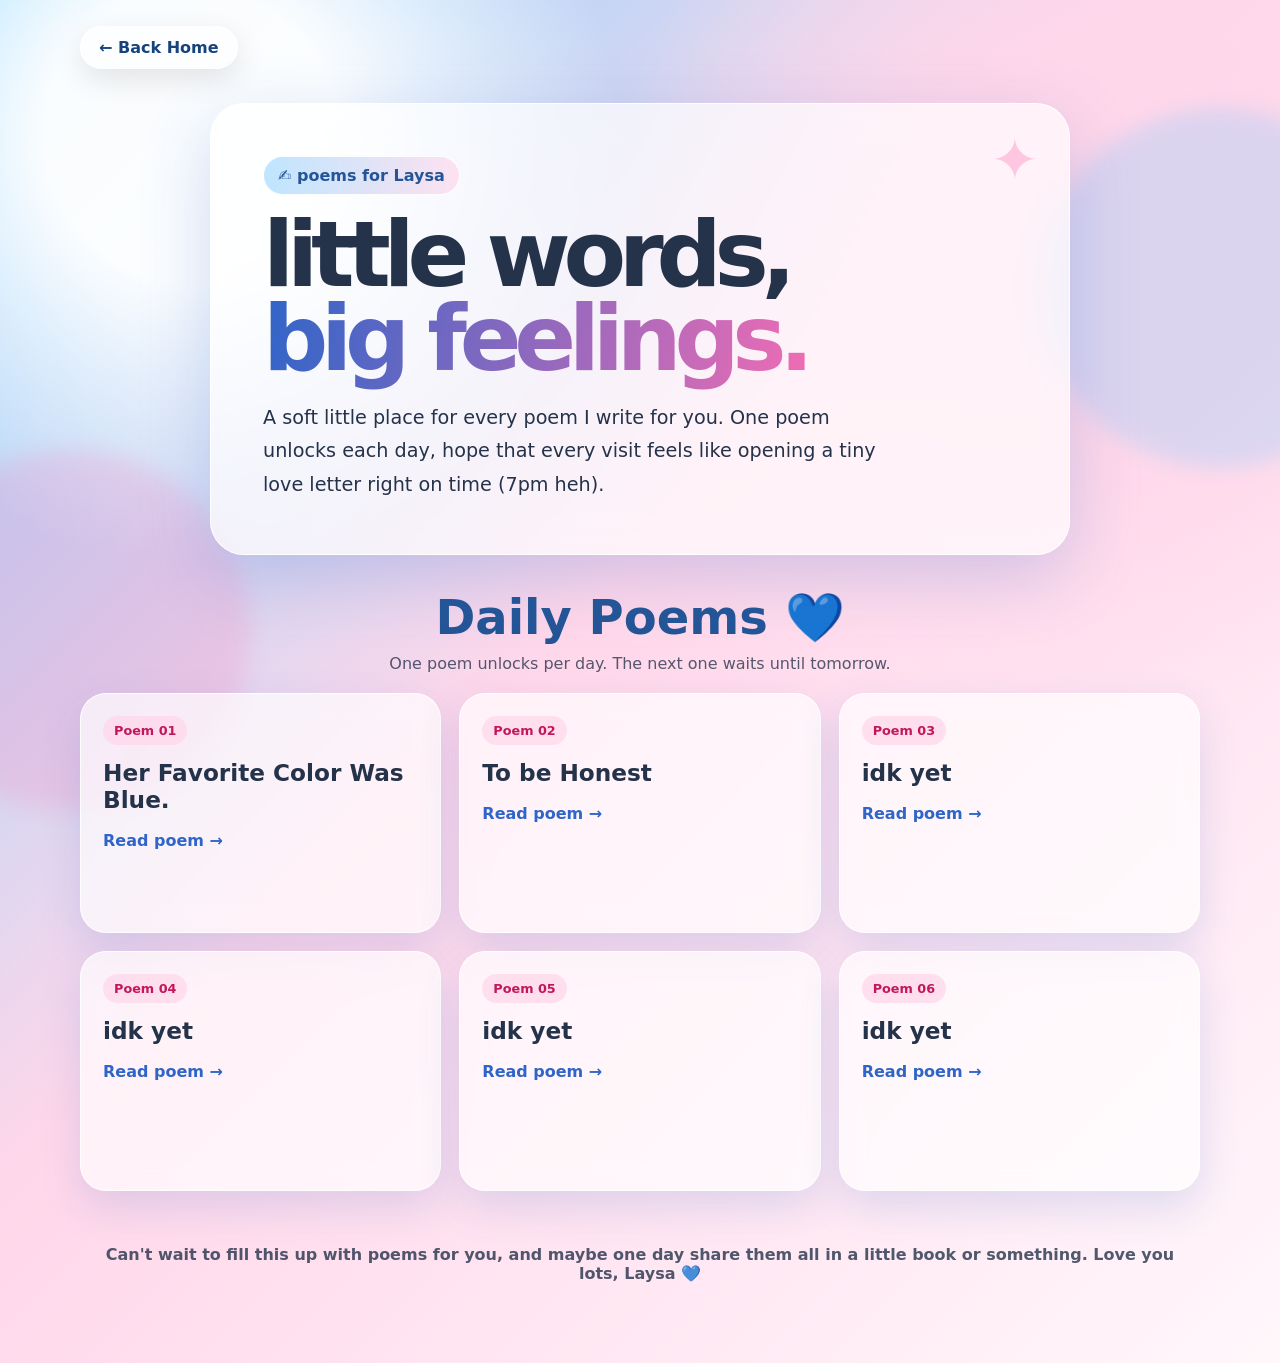
==== poem.html @ 803921f3 "oops" ====
<!DOCTYPE html>
<html lang="en">
<head>
  <meta charset="UTF-8" />
  <meta name="viewport" content="width=device-width, initial-scale=1.0" />
  <title>Laysa's Poems ✍️💙</title>

  <style>
    :root {
      --blue: #7ecbff;
      --deep-blue: #2f65c8;
      --pink: #ffd7ea;
      --hot-pink: #ff7fbd;
      --cream: #fff9fb;
      --ink: #24324a;
      --soft-shadow: 0 22px 70px rgba(47, 101, 200, 0.22);
    }

    * {
      margin: 0;
      padding: 0;
      box-sizing: border-box;
      font-family: "Segoe UI", system-ui, sans-serif;
    }

    body {
      min-height: 100vh;
      color: var(--ink);
      overflow-x: hidden;
      background:
        radial-gradient(circle at 15% 10%, rgba(255,255,255,0.95) 0 9%, transparent 26%),
        radial-gradient(circle at 85% 18%, rgba(255,215,234,0.9) 0 12%, transparent 31%),
        linear-gradient(135deg, #89d4ff 0%, #ffd7ea 45%, #fff7fb 100%);
    }

    body::before,
    body::after {
      content: "";
      position: fixed;
      inset: auto;
      width: 360px;
      height: 360px;
      border-radius: 50%;
      filter: blur(10px);
      opacity: 0.45;
      pointer-events: none;
      z-index: 0;
    }

    body::before {
      left: -110px;
      bottom: 10%;
      background: rgba(255, 127, 189, 0.45);
      animation: floatGlow 8s ease-in-out infinite;
    }

    body::after {
      right: -120px;
      top: 12%;
      background: rgba(126, 203, 255, 0.6);
      animation: floatGlow 10s ease-in-out infinite reverse;
    }

    @keyframes floatGlow {
      0%, 100% { transform: translateY(0) scale(1); }
      50% { transform: translateY(-25px) scale(1.08); }
    }

    .page {
      position: relative;
      z-index: 1;
      width: min(1120px, calc(100% - 32px));
      margin: 0 auto;
      padding: 26px 0 60px;
    }

    .top-bar {
      display: flex;
      justify-content: space-between;
      align-items: center;
      gap: 14px;
      margin-bottom: 34px;
    }

    .home-link,
    .tiny-pill {
      text-decoration: none;
      color: #16427d;
      background: rgba(255, 255, 255, 0.65);
      border: 1px solid rgba(255,255,255,0.8);
      box-shadow: 0 10px 30px rgba(0,0,0,0.1);
      backdrop-filter: blur(12px);
      border-radius: 999px;
      padding: 11px 18px;
      font-weight: 800;
      transition: transform 0.2s ease, background 0.2s ease;
    }

    .home-link:hover,
    .tiny-pill:hover {
      transform: translateY(-2px);
      background: #fff;
    }

    .hero {
      display: grid;
      grid-template-columns: 1.05fr 0.95fr;
      gap: 28px;
      align-items: center;
      margin-bottom: 34px;
    }

    .hero-card {
      background: rgba(255,255,255,0.68);
      border: 1px solid rgba(255,255,255,0.9);
      border-radius: 34px;
      padding: clamp(26px, 5vw, 52px);
      box-shadow: var(--soft-shadow);
      backdrop-filter: blur(16px);
      position: relative;
      overflow: hidden;
    }

    .hero-card::before {
      content: "✦";
      position: absolute;
      right: 30px;
      top: 22px;
      font-size: 58px;
      color: rgba(255, 127, 189, 0.38);
      animation: twinkle 2.5s ease-in-out infinite;
    }

    @keyframes twinkle {
      0%, 100% { transform: rotate(0deg) scale(1); opacity: .35; }
      50% { transform: rotate(18deg) scale(1.2); opacity: .9; }
    }

    .eyebrow {
      display: inline-flex;
      align-items: center;
      gap: 8px;
      background: linear-gradient(90deg, rgba(126,203,255,.5), rgba(255,215,234,.7));
      border: 1px solid rgba(255,255,255,0.9);
      color: #245596;
      border-radius: 999px;
      padding: 9px 14px;
      font-weight: 900;
      margin-bottom: 18px;
    }

    h1 {
      font-size: clamp(2.45rem, 8vw, 5.7rem);
      line-height: 0.92;
      letter-spacing: -0.08em;
      color: #24324a;
      margin-bottom: 20px;
    }

    .gradient-text {
      background: linear-gradient(100deg, #2f65c8, #ff6db2, #2f65c8);
      background-size: 220% auto;
      -webkit-background-clip: text;
      background-clip: text;
      color: transparent;
      animation: shine 5s linear infinite;
    }

    @keyframes shine {
      to { background-position: 220% center; }
    }

    .hero-card p {
      font-size: clamp(1rem, 2vw, 1.2rem);
      line-height: 1.75;
      max-width: 620px;
    }

    .featured-poem {
      border-radius: 32px;
      background: linear-gradient(160deg, rgba(255,255,255,.82), rgba(255,215,234,.78));
      border: 1px solid rgba(255,255,255,.9);
      box-shadow: var(--soft-shadow);
      padding: 30px;
      position: relative;
      overflow: hidden;
    }

    .featured-poem::after {
      content: "💙";
      position: absolute;
      right: -8px;
      bottom: -22px;
      font-size: 120px;
      opacity: .12;
      transform: rotate(-12deg);
    }

    .featured-poem h2 {
      font-size: 1.35rem;
      color: #245596;
      margin-bottom: 14px;
    }

    .featured-poem .poem-lines {
      font-family: Georgia, serif;
      font-size: 1.1rem;
      line-height: 1.9;
      white-space: pre-line;
    }

    .section-title {
      text-align: center;
      margin: 34px 0 20px;
    }

    .section-title h2 {
      font-size: clamp(1.8rem, 4vw, 3rem);
      color: #245596;
    }

    .section-title p {
      margin-top: 8px;
      color: rgba(36, 50, 74, .78);
    }

    .poem-grid {
      display: grid;
      grid-template-columns: repeat(3, 1fr);
      gap: 18px;
    }

    .poem-card {
      min-height: 240px;
      border: 1px solid rgba(255,255,255,.88);
      background: rgba(255,255,255,.68);
      border-radius: 26px;
      padding: 22px;
      box-shadow: 0 16px 42px rgba(47, 101, 200, 0.16);
      backdrop-filter: blur(12px);
      cursor: pointer;
      position: relative;
      overflow: hidden;
      transition: transform .2s ease, box-shadow .2s ease;
    }

    .poem-card:hover {
      transform: translateY(-7px) rotate(-.4deg);
      box-shadow: 0 24px 55px rgba(47, 101, 200, 0.24);
    }

    .poem-card::before {
      content: "";
      position: absolute;
      inset: 0;
      background: linear-gradient(135deg, rgba(126,203,255,.18), rgba(255,127,189,.22));
      opacity: 0;
      transition: opacity .2s ease;
    }

    .poem-card:hover::before { opacity: 1; }

    .poem-card > * { position: relative; z-index: 1; }

    .poem-date {
      display: inline-block;
      font-size: .8rem;
      font-weight: 900;
      color: #c2185b;
      background: rgba(255,215,234,.75);
      border-radius: 999px;
      padding: 7px 11px;
      margin-bottom: 14px;
    }

    .poem-card h3 {
      font-size: 1.45rem;
      margin-bottom: 12px;
      color: #24324a;
    }

    .read-more {
      margin-top: 18px;
      font-weight: 900;
      color: #2f65c8;
    }

    .modal {
      position: fixed;
      inset: 0;
      display: none;
      align-items: center;
      justify-content: center;
      padding: 20px;
      background: rgba(14, 24, 49, .45);
      z-index: 50;
      backdrop-filter: blur(8px);
    }

    .modal.show { display: flex; }

    .modal-content {
      width: min(720px, 100%);
      max-height: 88vh;
      overflow: auto;
      border-radius: 30px;
      background: #fffafd;
      border: 2px solid rgba(255,255,255,.85);
      box-shadow: 0 30px 90px rgba(0,0,0,.28);
      padding: clamp(24px, 5vw, 46px);
      position: relative;
    }

    .close-modal {
      position: absolute;
      top: 18px;
      right: 18px;
      width: 42px;
      height: 42px;
      border: none;
      border-radius: 50%;
      background: #ffe4f2;
      color: #c2185b;
      font-size: 1.2rem;
      font-weight: 900;
      cursor: pointer;
    }

    .modal-content h2 {
      color: #245596;
      font-size: clamp(1.8rem, 5vw, 3rem);
      margin: 14px 0 18px;
    }

    .modal-poem {
      white-space: pre-line;
      font-family: Georgia, serif;
      font-size: 1.17rem;
      line-height: 2;
      color: #24324a;
    }

    .footer-note {
      text-align: center;
      margin-top: 34px;
      padding: 20px;
      color: rgba(36, 50, 74, .8);
      font-weight: 700;
    }

    .floating-heart {
      position: fixed;
      bottom: -40px;
      font-size: 18px;
      opacity: .35;
      pointer-events: none;
      animation: rise 8s linear forwards;
      z-index: 0;
    }

    @keyframes rise {
      to {
        transform: translateY(-115vh) rotate(360deg);
        opacity: 0;
      }
    }

.poem-preview {
  color: rgba(36, 50, 74, .75);
  line-height: 1.6;
  font-family: Georgia, serif;
}

    .single-hero {
      grid-template-columns: 1fr;
      max-width: 860px;
      margin-left: auto;
      margin-right: auto;
    }

    .locked-card {
      cursor: default;
      opacity: .62;
      filter: grayscale(.15);
    }

    .locked-card:hover {
      transform: none;
      box-shadow: 0 16px 42px rgba(47, 101, 200, 0.16);
    }

    .locked-card .read-more {
      color: #c2185b;
    }

    .unlock-note {
      margin-top: 12px;
      font-size: .92rem;
      line-height: 1.5;
      color: rgba(36, 50, 74, .68);
      font-weight: 700;
    }

    @media (max-width: 900px) {
      .hero { grid-template-columns: 1fr; }
      .poem-grid { grid-template-columns: repeat(2, 1fr); }
      .top-bar { align-items: stretch; flex-direction: column; }
      .home-link, .tiny-pill { text-align: center; }
    }

    @media (max-width: 620px) {
      .page { width: min(100% - 18px, 1120px); padding-top: 12px; padding-bottom: 42px; }
      .top-bar { margin-bottom: 18px; }
      .poem-grid { grid-template-columns: 1fr; gap: 14px; }
      .hero { margin-bottom: 24px; }
      .hero-card, .featured-poem, .modal-content { border-radius: 24px; }
      .hero-card { padding: 24px 18px; }
      .poem-card { min-height: auto; padding: 20px 18px; border-radius: 22px; }
      .modal { padding: 10px; }
      .modal-content { max-height: 86vh; padding: 26px 18px; }
      .modal-poem { font-size: 1.05rem; line-height: 1.85; }
      .close-modal { top: 12px; right: 12px; }
    }
  </style>
</head>
<body>
  <main class="page">
    <nav class="top-bar">
      <a class="home-link" href="index.html">← Back Home</a>
    </nav>

    <section class="hero single-hero">
      <div class="hero-card">
        <div class="eyebrow">✍️ poems for Laysa</div>
        <h1>little words,<br><span class="gradient-text">big feelings.</span></h1>
        <p>
          A soft little place for every poem I write for you. One poem unlocks each day,
          hope that every visit feels like opening a tiny love letter right on time (7pm heh).
        </p>
      </div>
    </section>

    <section id="poemCollection">
      <div class="section-title">
        <h2>Daily Poems 💙</h2>
        <p>One poem unlocks per day. The next one waits until tomorrow.</p>
      </div>

      <div class="poem-grid" id="poemGrid"></div>
    </section>

    <div class="footer-note">
      Can't wait to fill this up with poems for you, and maybe one day share them all in a little book or something. Love you lots, Laysa 💙
    </div>
  </main>

  <div class="modal" id="poemModal" onclick="closePoem(event)">
    <div class="modal-content">
      <button class="close-modal" onclick="closePoem(event)">×</button>
      <span class="poem-date" id="modalDate"></span>
      <h2 id="modalTitle"></h2>
      <div class="modal-poem" id="modalPoem"></div>
    </div>
  </div>

  <script>
    const poems = [
      {
        title: "Her Favorite Color Was Blue.",
        date: "Poem 01",
        body: `Past every color in the rainbow,
        He always stopped at blue,
        The memories always came slow,
        Like a quiet ocean view.
        
        He thought it was just a coincidence,
        A habit he never outgrew,
        Until one day it all made sense,
        Her favorite color was blue.
        `
      },
      {
        title: "To be Honest",
        date: "Poem 02",
        body: `Like a leaf in the wind,
        I was tossed and I turned,
        Looking for signs in the distance
        While bridges behind me burned.

        To be honest,
        Nothing felt more like flying,
        Than the moment I let go of trying.

        I was weightless, I was free,
        I was finally just me,
        And I never wanted to land,
        But then I began to understand.

        That every sky gets lonely,
        No matter how perfect the view.

        To be honest,
        It should have always been with you.
        `
      },
      {
        title: "idk yet",
        date: "Poem 03",
        body: `idk yet`
      },
      {
        title: "idk yet",
        date: "Poem 04",
        body: `idk yet`
      },
      {
        title: "idk yet",
        date: "Poem 05",
        body: `idk yet`
      },
      {
        title: "idk yet",
        date: "Poem 06",
        body: `idk yet`
      }
    ];

    const poemGrid = document.getElementById("poemGrid");
    const modal = document.getElementById("poemModal");
    const modalDate = document.getElementById("modalDate");
    const modalTitle = document.getElementById("modalTitle");
    const modalPoem = document.getElementById("modalPoem");

    const poemStartDate = new Date("2026-06-01T19:00:00");
    const today = new Date();
    const elapsed = today - poemStartDate;
    const unlockedPoemCount = Math.max(1, Math.min(poems.length, Math.floor(elapsed / (1000 * 60 * 60 * 24)) + 1));

    function renderPoems() {
      poemGrid.innerHTML = "";
      poems.forEach((poem, index) => {
        const isUnlocked = index < unlockedPoemCount;
        const card = document.createElement("article");
        card.className = isUnlocked ? "poem-card" : "poem-card locked-card";
        card.tabIndex = isUnlocked ? 0 : -1;

        if (isUnlocked) {
          card.innerHTML = `
            <span class="poem-date">${poem.date}</span>
            <h3>${poem.title}</h3>
            <div class="read-more">Read poem →</div>
          `;
          card.onclick = () => openPoem(index);
          card.onkeydown = (event) => {
            if (event.key === "Enter" || event.key === " ") openPoem(index);
          };
        } else {
          card.innerHTML = `
            <span class="poem-date">Poem ${String(index + 1).padStart(2, "0")}</span>
            <h3>Locked for now 💌</h3>
            <p class="poem-preview">This poem is waiting for its day.</p>
            <div class="read-more">Unlocks on day ${index + 1}</div>
            <p class="unlock-note">Come back tomorrow for the next one.</p>
          `;
        }

        poemGrid.appendChild(card);
      });
    }

    function openPoem(index) {
      const poem = poems[index];
      modalDate.textContent = poem.date;
      modalTitle.textContent = poem.title;
      modalPoem.textContent = poem.body;
      modal.classList.add("show");
      document.body.style.overflow = "hidden";
    }

    function closePoem(event) {
      if (event && event.target !== modal && !event.target.classList.contains("close-modal")) return;
      modal.classList.remove("show");
      document.body.style.overflow = "";
    }

    document.addEventListener("keydown", (event) => {
      if (event.key === "Escape") {
        modal.classList.remove("show");
        document.body.style.overflow = "";
      }
    });

function spawnHeart() {
  const useImage = Math.random() < 0.33;

  let element;

  if (useImage) {
    element = document.createElement("img");
    element.src = "babydog.png";
    element.style.width = (Math.random() * 20 + 25) + "px";
    element.style.height = "auto";
  } else {
    element = document.createElement("div");
    element.textContent = Math.random() > 0.5 ? "💙" : "🌸";
    element.style.fontSize = (Math.random() * 12 + 14) + "px";
  }

  element.className = "floating-heart";
  element.style.left = Math.random() * 100 + "vw";
  element.style.animationDuration = (Math.random() * 4 + 6) + "s";

  document.body.appendChild(element);

  setTimeout(() => {
    element.remove();
  }, 10000);
}

    renderPoems();
    setInterval(spawnHeart, 650);
  </script>
</body>
</html>
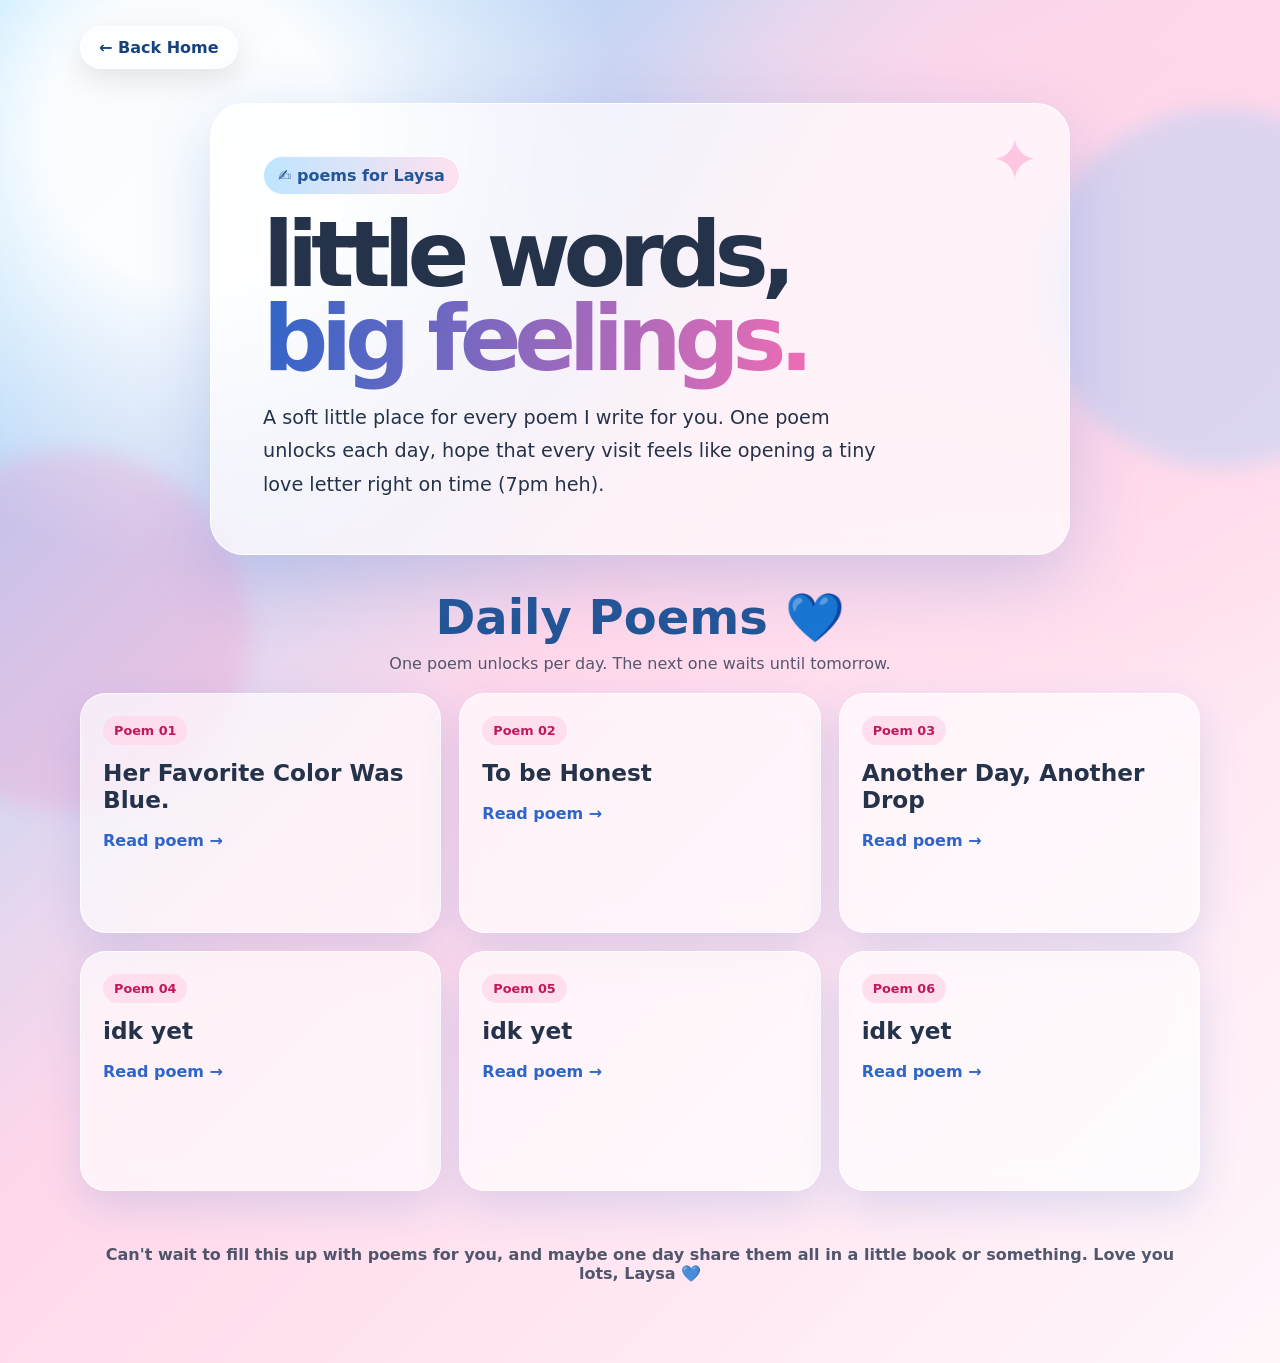
==== commit ed2a20d5: "changes" ====
--- a/poem.html
+++ b/poem.html
@@ -504,9 +504,26 @@
         `
       },
       {
-        title: "idk yet",
+        title: "Another Day, Another Drop",
         date: "Poem 03",
-        body: `idk yet`
+        body: `It comes and goes,
+        Never quite the same,
+        A little drop of sunshine,
+        Or a little drop of rain.
+        
+        It can be the best day ever,
+        Or the worst day too,
+        But every drop is a memory,
+        And every drop is a part of you.
+        
+        He looks out past the window,
+        Nothing but a cloud or two,
+        He idles by waiting for the rain to show,
+        But the sun keeps shining through.
+        
+        She loves the sun, and she hates the rain,
+        But he loves her, so he'll take them both just the same.
+        It's just another day, another drop, but it's a drop that holds her name,`
       },
       {
         title: "idk yet",
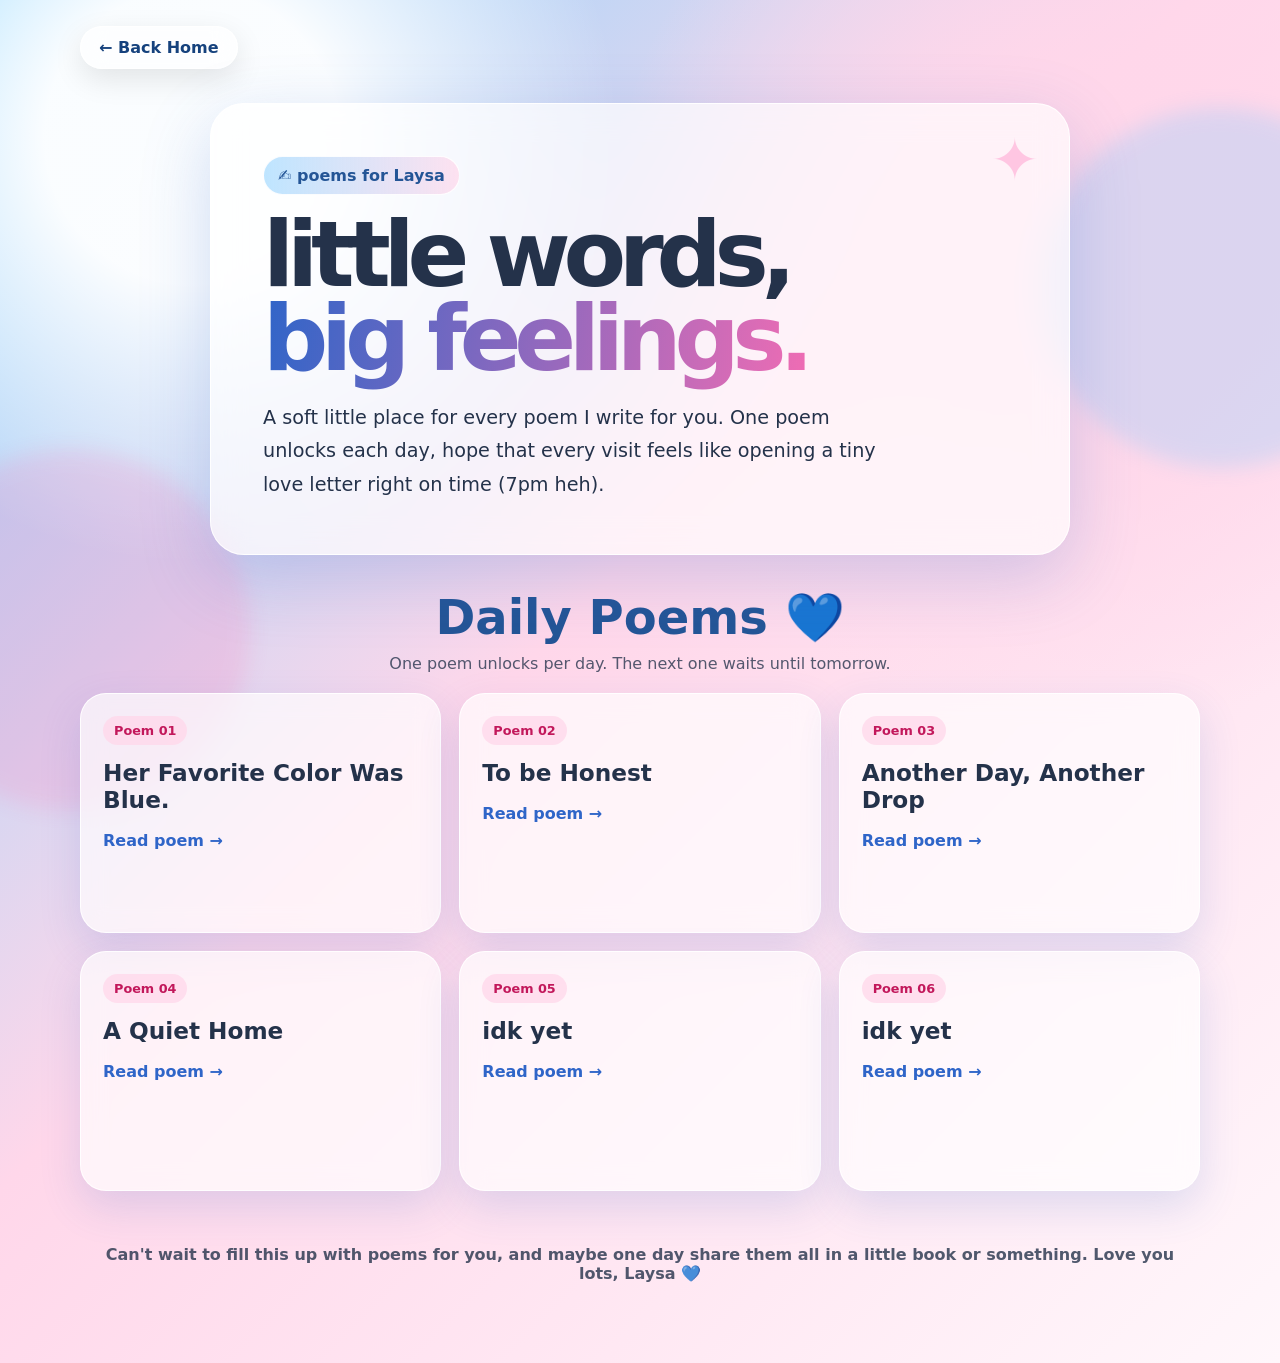
==== commit 1b3e9419: "june 4 changes" ====
--- a/poem.html
+++ b/poem.html
@@ -526,9 +526,34 @@
         It's just another day, another drop, but it's a drop that holds her name,`
       },
       {
-        title: "idk yet",
+        title: "A Quiet Home",
         date: "Poem 04",
-        body: `idk yet`
+        body: `The moonlight spills like honey,
+        Through the windows filled with dreams,
+        A quiet home of memories,
+        Where love is more than it seems.
+        
+        What awaits beyond the starlit sky,
+        Is a world of endless curiosity,
+        But in this quiet home, beneath the night,
+        He finds himself wrapped in her tranquility.
+        
+        He wonders if she too feels the disconnect,
+        Between the world outside and the one they share,
+        But in this quiet home, where their hearts connect,
+        He knows that love is always there.
+        
+        So he'll stay a little longer, in this quiet home,
+        Where the moonlight spills like honey, and love is all they've ever known.
+        He doesn't need to chase the stars above, or seek out new horizons to roam,
+        Because in this quiet home, with her, he's already found his way back home.
+        
+        And in the stillness of the night, he realizes with a smile,
+        The home was never quiet,
+        The love was never silent,
+        The moon was never just a light,
+        It was the melody of her heart, that made everything feel so right.`
+
       },
       {
         title: "idk yet",
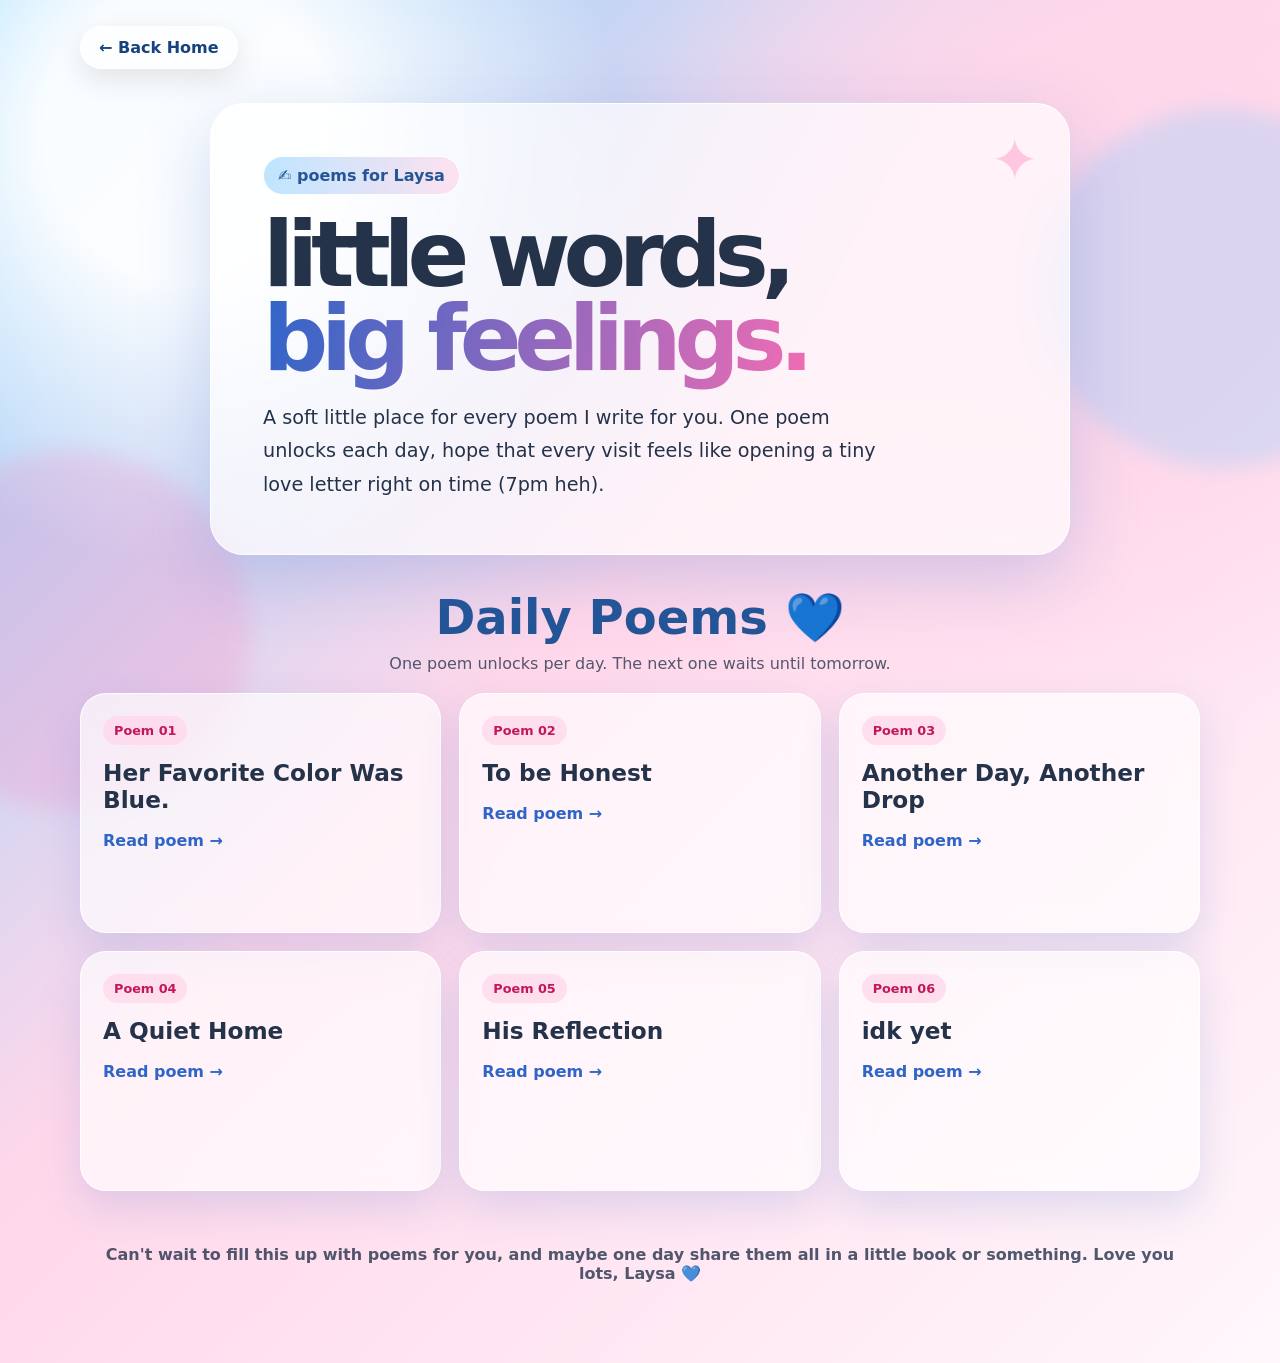
==== commit 4fa9c6b6: "test3" ====
--- a/poem.html
+++ b/poem.html
@@ -556,9 +556,26 @@
 
       },
       {
-        title: "idk yet",
+        title: "His Reflection",
         date: "Poem 05",
-        body: `idk yet`
+        body: `He sits across from it,
+        It stares back at him,
+        
+        The same hands that once reached for another drink,
+        Now wishes to reach for her instead,
+        No need for crowded rooms or flashing lights,
+        Just the quiet company of her voice he wishes would never end.
+
+        He spent years trying to outrun the silence,
+        Mistaking the noise for being alive,
+        Pouring his sorrows into empty glasses,
+        Hoping that she would finally arrive.
+
+        Wait lowkey timeout,
+        He thinks to himself,
+        Maybe it's not her he's waiting for,
+        In the quiet moments, when the world slows down,
+        He realizes that he's been waiting for himself to be found.`
       },
       {
         title: "idk yet",
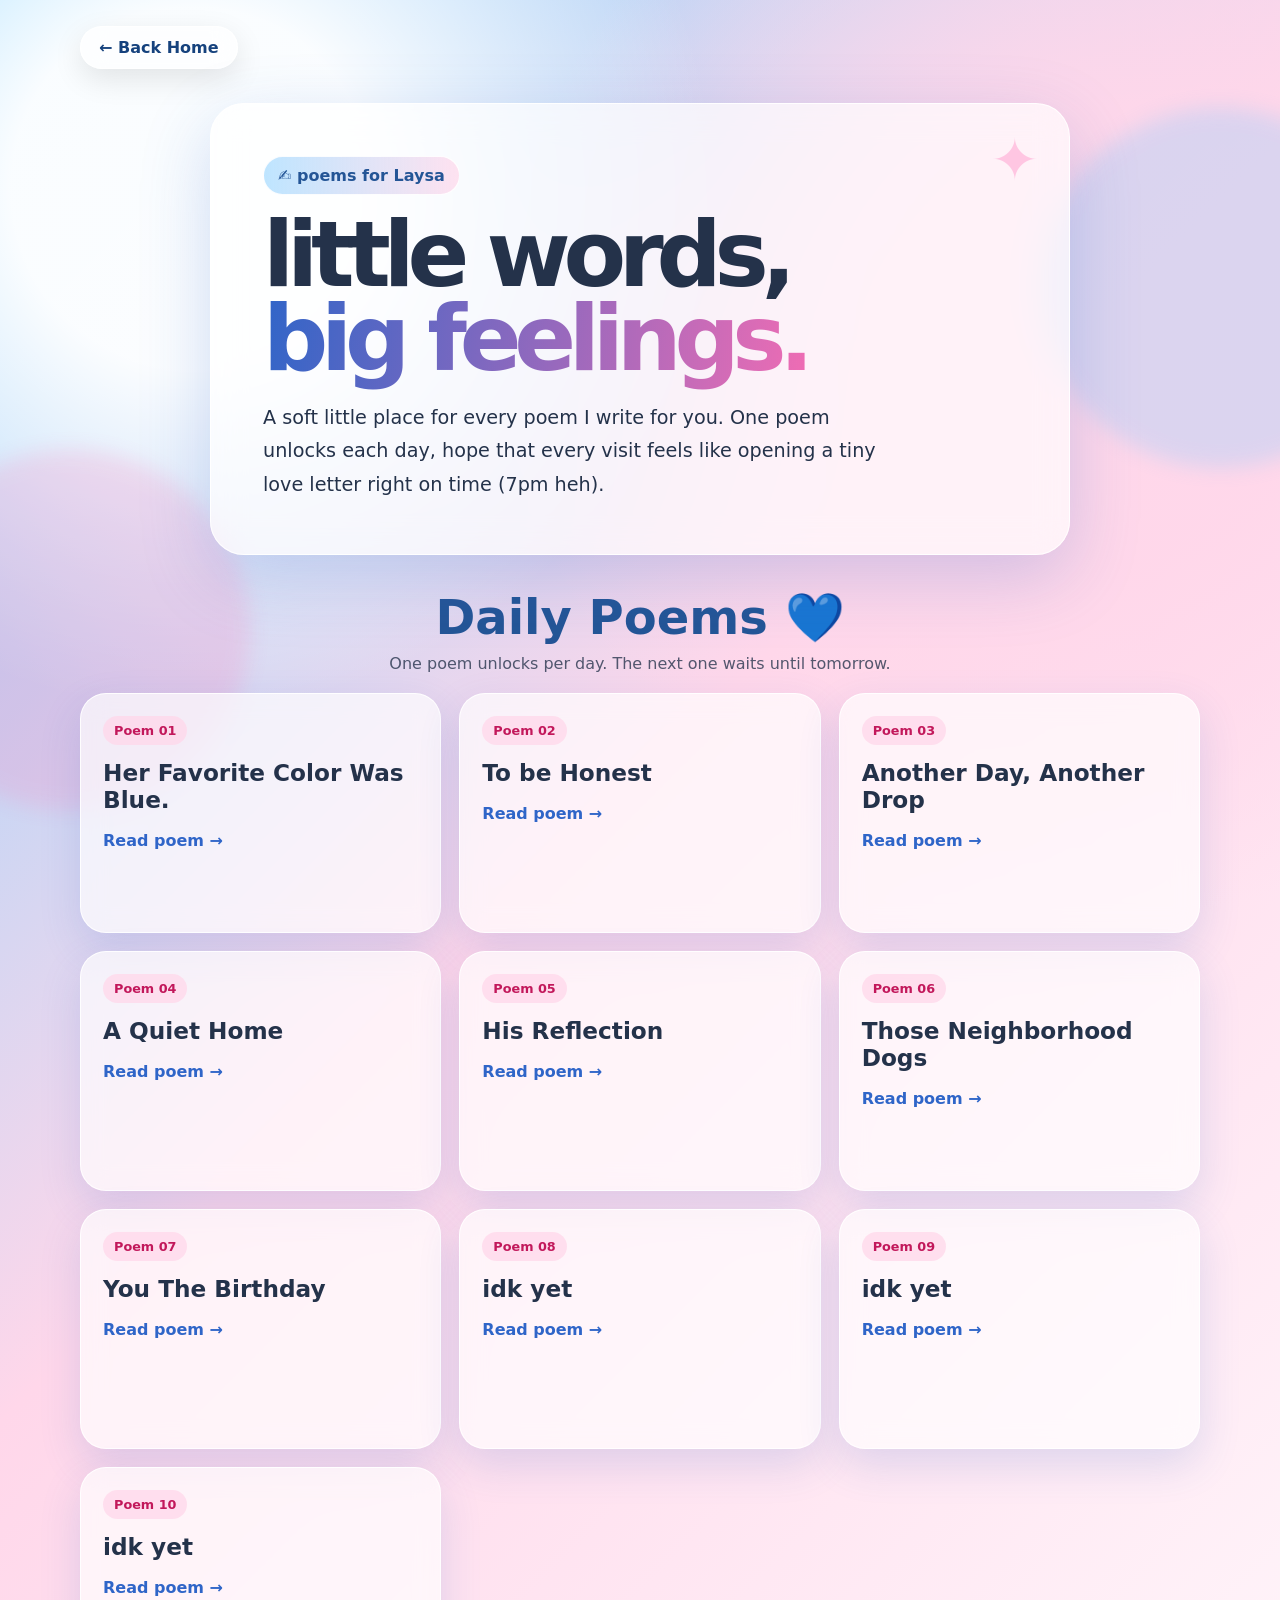
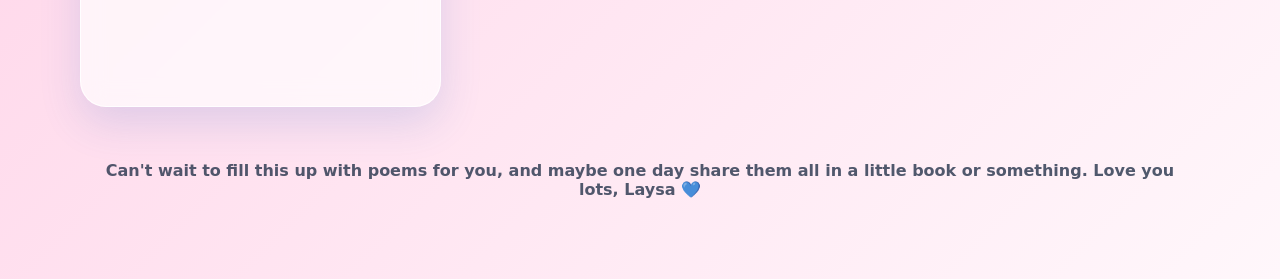
==== commit 2afe75e3: "Added poem 08" ====
--- a/poem.html
+++ b/poem.html
@@ -578,8 +578,74 @@
         He realizes that he's been waiting for himself to be found.`
       },
       {
+        title: "Those Neighborhood Dogs",
+        date: "Poem 06",
+        body: `Every afternoon, 
+        The neighborhood dogs come out to play,
+        
+        Cute little pups with wagging tails and floppy ears,
+        Ready to chase a ball or make new friends without any fears.
+        
+        Little paws prance across the pavement,
+        Tails wagging with a purpose to be free,
+        As if every blade of grass,
+        Holds a mystery only they can see.
+        
+        He sits back and watches the joyful show,
+        A gentle smile begins to slowly grow,
+        How happiness can fit inside a game,
+        Yet somehow every day still feels the same.
+
+        Because no matter how adorable those neighborhood dogs may seem,
+        Or how playful they are when they run and gleam,
+        His thoughts always wonder back to you,
+        The prettiest thing those eyes have ever seen.
+
+        The dogs are cute,
+        That's certainly true,
+
+        But if they handed out awards each day,
+        For the one who stole his heart away,
+        First place would always go to you.
+        `
+      },
+      {
+        title: "You The Birthday",
+        date: "Poem 07",
+        body: `It's not her birthday,
+        I checked twice today,
+        But everytime I see her,
+        My brain says it anyway.
+
+        No cake on the table,
+        No candles on display,
+        No reason to celebrate,
+        But somehow here we stay.
+
+        Perhaps it's her smile,
+        Maybe it's her eyes,
+        Maybe it's the way she laughs,
+        I wouldn't know, I'm not that wise.
+
+        All I know is that when I'm with her,
+        She never fails to make my day,
+        So if someone asks me why,
+        I'll just say, "she da birthday."
+        `
+      },
+      {
         title: "idk yet",
-        date: "Poem 06",
+        date: "Poem 08",
+        body: `idk yet`
+      },
+      {
+        title: "idk yet",
+        date: "Poem 09",
+        body: `idk yet`
+      },
+      {
+        title: "idk yet",
+        date: "Poem 10",
         body: `idk yet`
       }
     ];
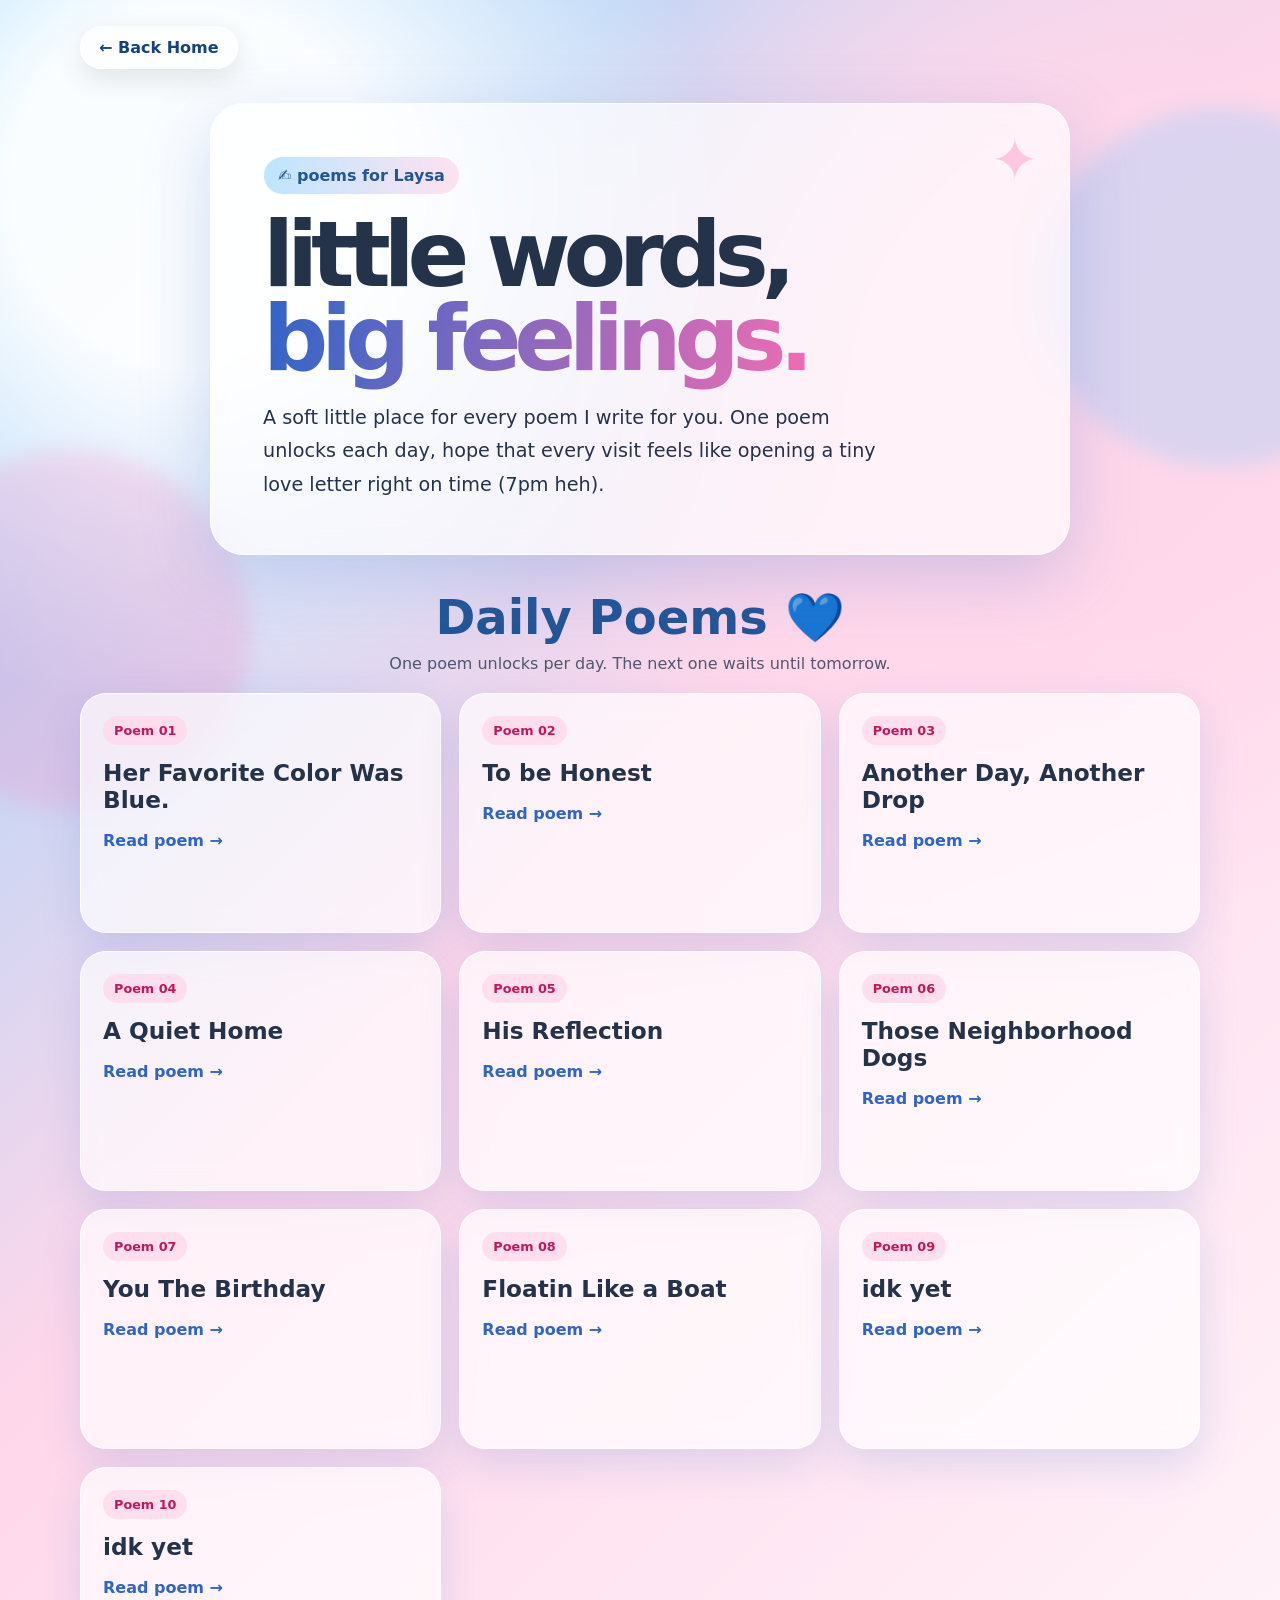
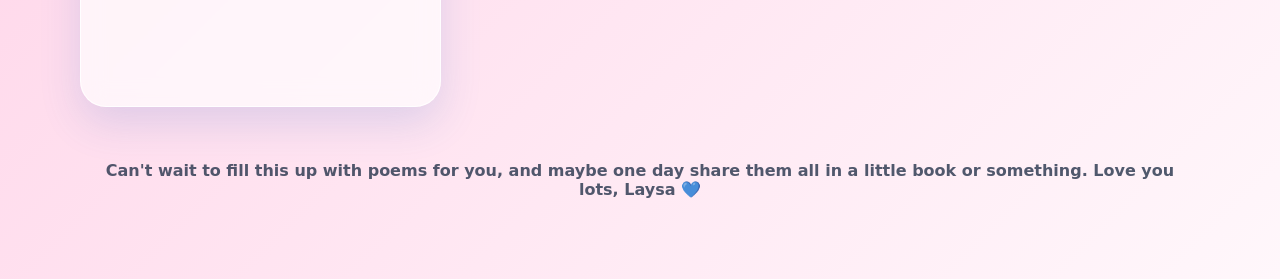
==== commit a858212c: "day 8 changes" ====
--- a/poem.html
+++ b/poem.html
@@ -634,9 +634,32 @@
         `
       },
       {
-        title: "idk yet",
+        title: "Floatin Like a Boat",
         date: "Poem 08",
-        body: `idk yet`
+        body: `He spent years patching holes,
+        In a boat that wouldn't sink,
+        Fixing problems that weren't there,
+        Before he'd stop to think.
+        
+        Every creak became a warning,
+        Every wave became a sign,
+        As if disaster sat waiting,
+        Just waiting for the next wave to come by,
+        
+        He was so busy preparing,
+        For waters that were rough and cold,
+        That he forgot to enjoy them,
+        Or so he's often told.
+        
+        The funny thing about boats,
+        Is they were built to sway,
+        Not every movement means you're lost,
+        Sometimes that's just the bay.
+        
+        So now he lets the water move,
+        And takes it day by day, 
+        Because a boat that fears the ocean,
+        Was never meant to sail away.`
       },
       {
         title: "idk yet",
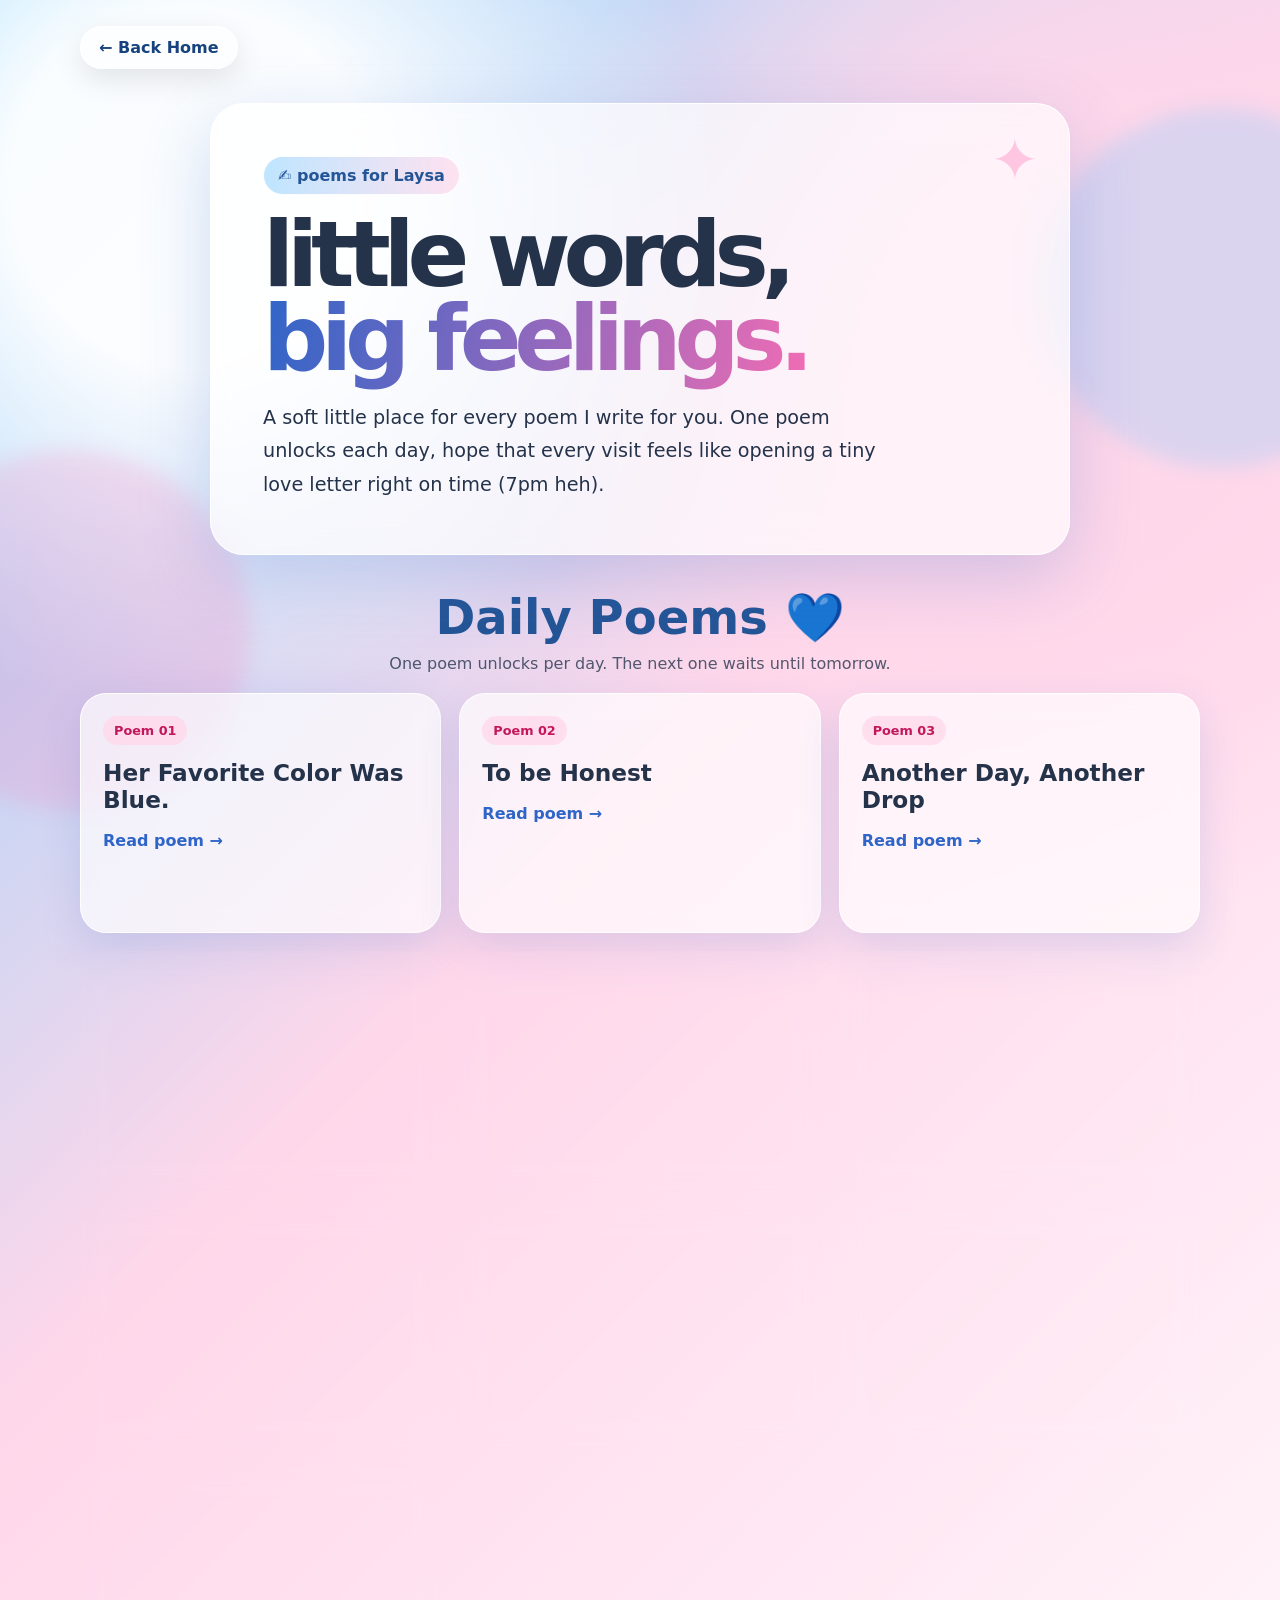
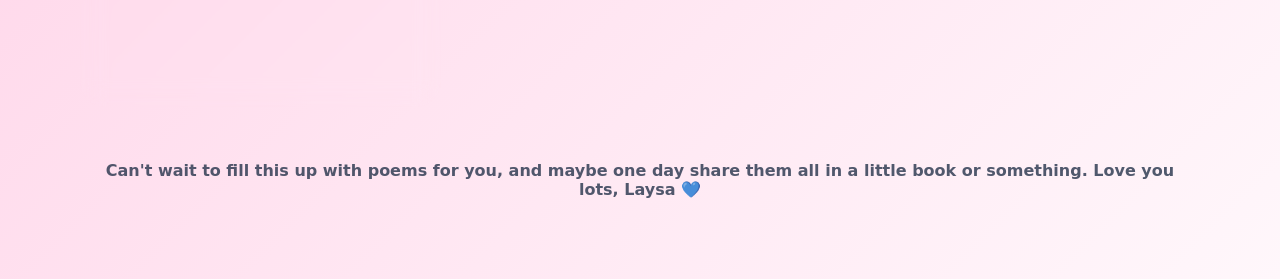
==== commit 9ce797ec: "uhh ya" ====
--- a/poem.html
+++ b/poem.html
@@ -662,9 +662,31 @@
         Was never meant to sail away.`
       },
       {
-        title: "idk yet",
+        title: "Her Hair",
         date: "Poem 09",
-        body: `idk yet`
+        body: `He notices her hair,
+        More often than he'll admit,
+        The way it falls around her shoulders,
+        Like cinderalla, it always fit.
+        
+        Some days it's neatly brushed,
+        Other days it does its own thing,
+        Yet somehow every version of it,
+        Feels deserving of a painting.
+        
+        He swears it catches sunlight, 
+        In a way he's never understood,
+        Turning ordinary moments,
+        Into something remarkably good.
+        
+        To some it's just hair,
+        At least that's what people say,
+        But when it's attached to her,
+        It's never ordinary in any way.
+        
+        You may not be mine,
+        But I'll always love the way it shines.`
+
       },
       {
         title: "idk yet",
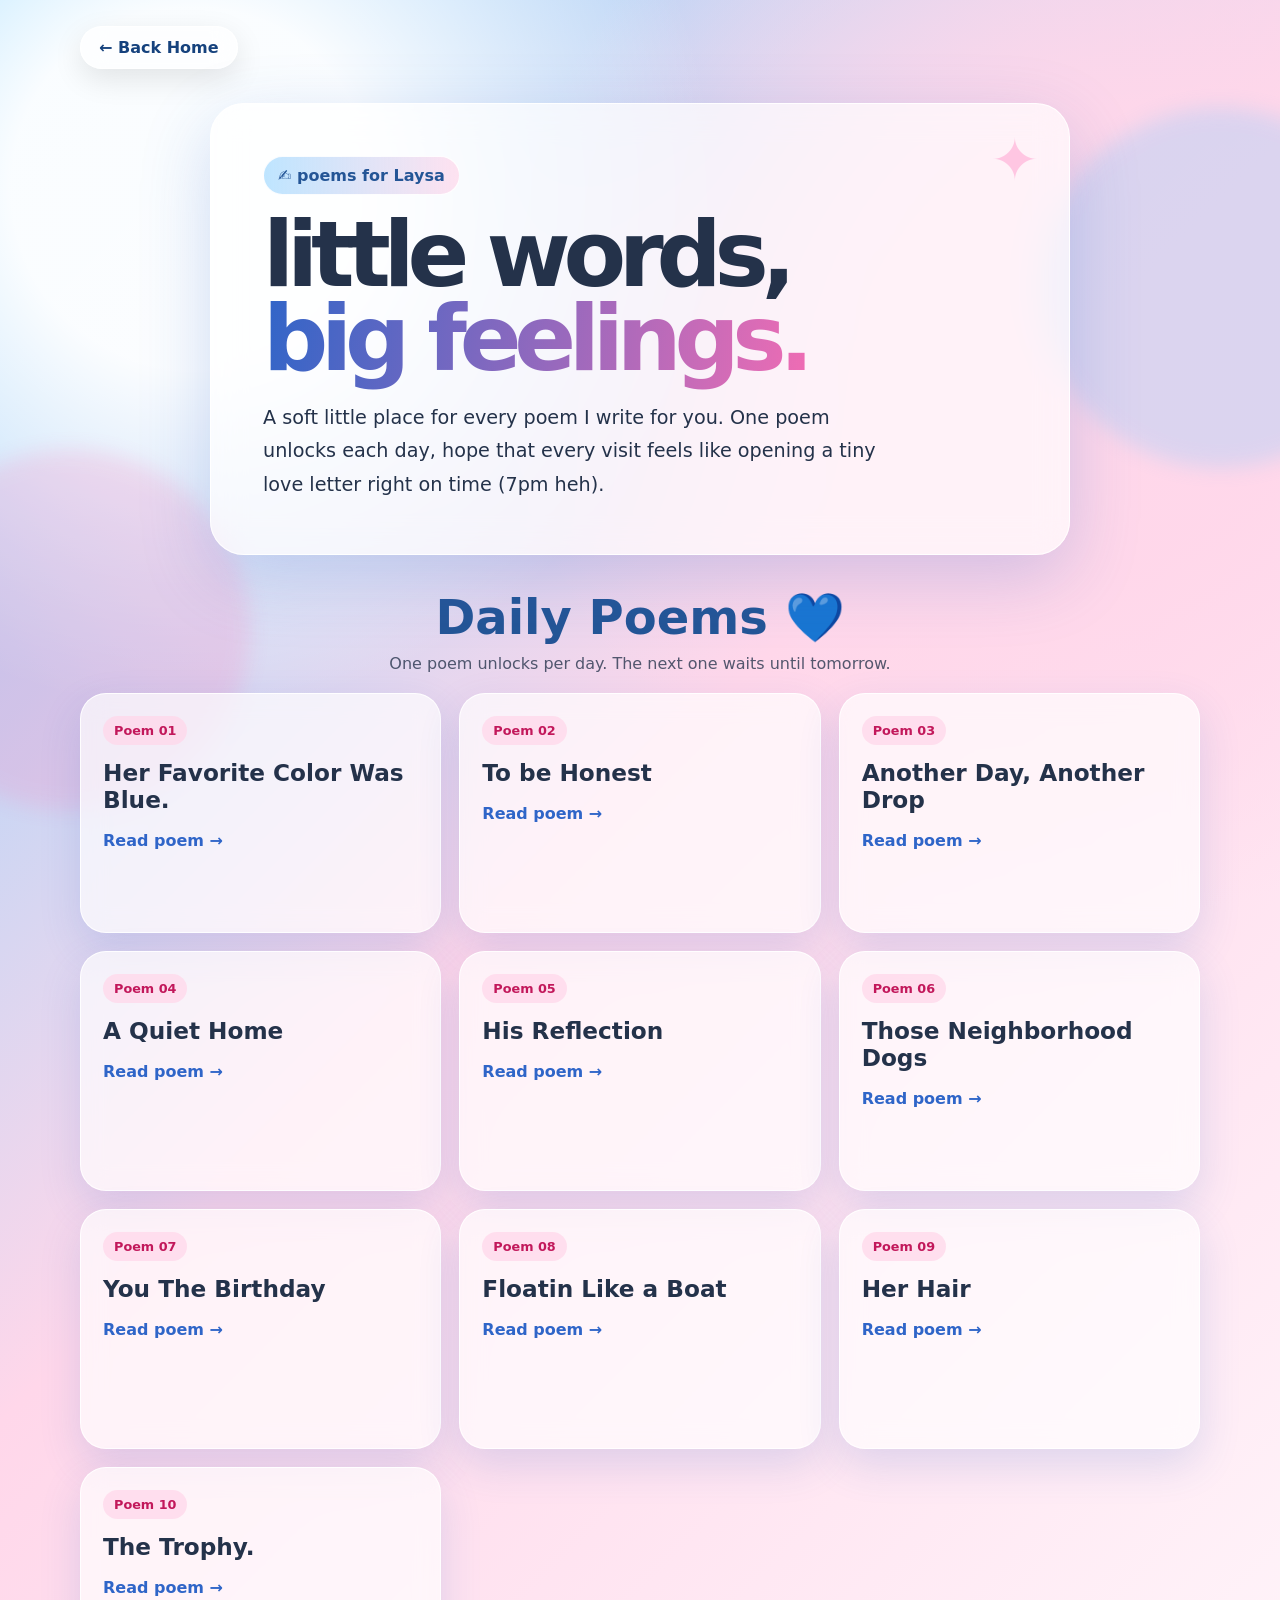
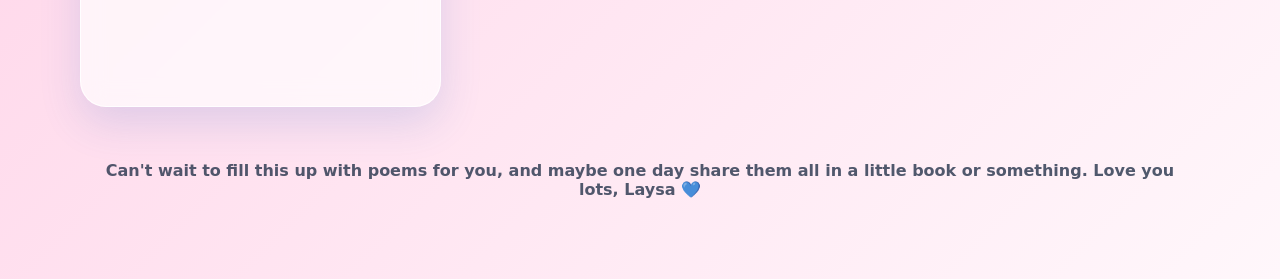
==== commit 440bf2de: "updated" ====
--- a/poem.html
+++ b/poem.html
@@ -689,9 +689,78 @@
 
       },
       {
-        title: "idk yet",
+        title: "The Trophy.",
         date: "Poem 10",
-        body: `idk yet`
+        body: `There comes a time when the whole world cheers.
+        It comes every four years.
+        Where hopes and dreams become reality.
+        As every fan loses their sanity.
+
+        The flags start waving.
+        The streets come alive,
+        Where a kick can break you,
+        And a goal can revive.
+
+        Kids wear their favorite jerseys,
+        Dreaming their team succeeds,
+        Seeing their name in the paper,
+        For the whole world to read.
+
+        They play for the glory,
+        The lights and the fame,
+        The chance to be remembered,
+        Long after the game.
+
+        I used to get it,
+        Or atleast I think,
+        The need to keep chasing,
+        The edge of the brink.
+
+        To hold something golden,
+        Above the rest of the noise,
+        To prove to the world,
+        That I was one of the boys.
+
+        But trophies are but an object,
+        They sit and collect dust,
+        They look good on shelves,
+        But rust if they must.
+
+        In the very end,
+        The crowds all go home,
+        The cameras all leave,
+        And eventually these memories,
+        Become hard to retrieve.
+
+        That's when I think of you,
+        And everything shifts,
+        Because you were never,
+        The kind of thing someone lifts.
+
+        You weren't made of gold,
+        Or silver or stone,
+        Yet somehow you shine,
+        More than all of them shown.
+
+        If I won the World Cup,
+        On the biggest night,
+        With the whole world watching,
+        Beneath every light,
+
+        I'd probably smile,
+        I'd probably grin,
+        But it still wouldn't compare,
+        To the day you walked in.
+
+        Because people chase trophies,
+        Their whole lives through,
+        And all this time,
+        Mine looked at you.
+
+        Maybe not mine,
+        That's a different story,
+        But you'll always be,
+        My version of glory.`
       }
     ];
 
